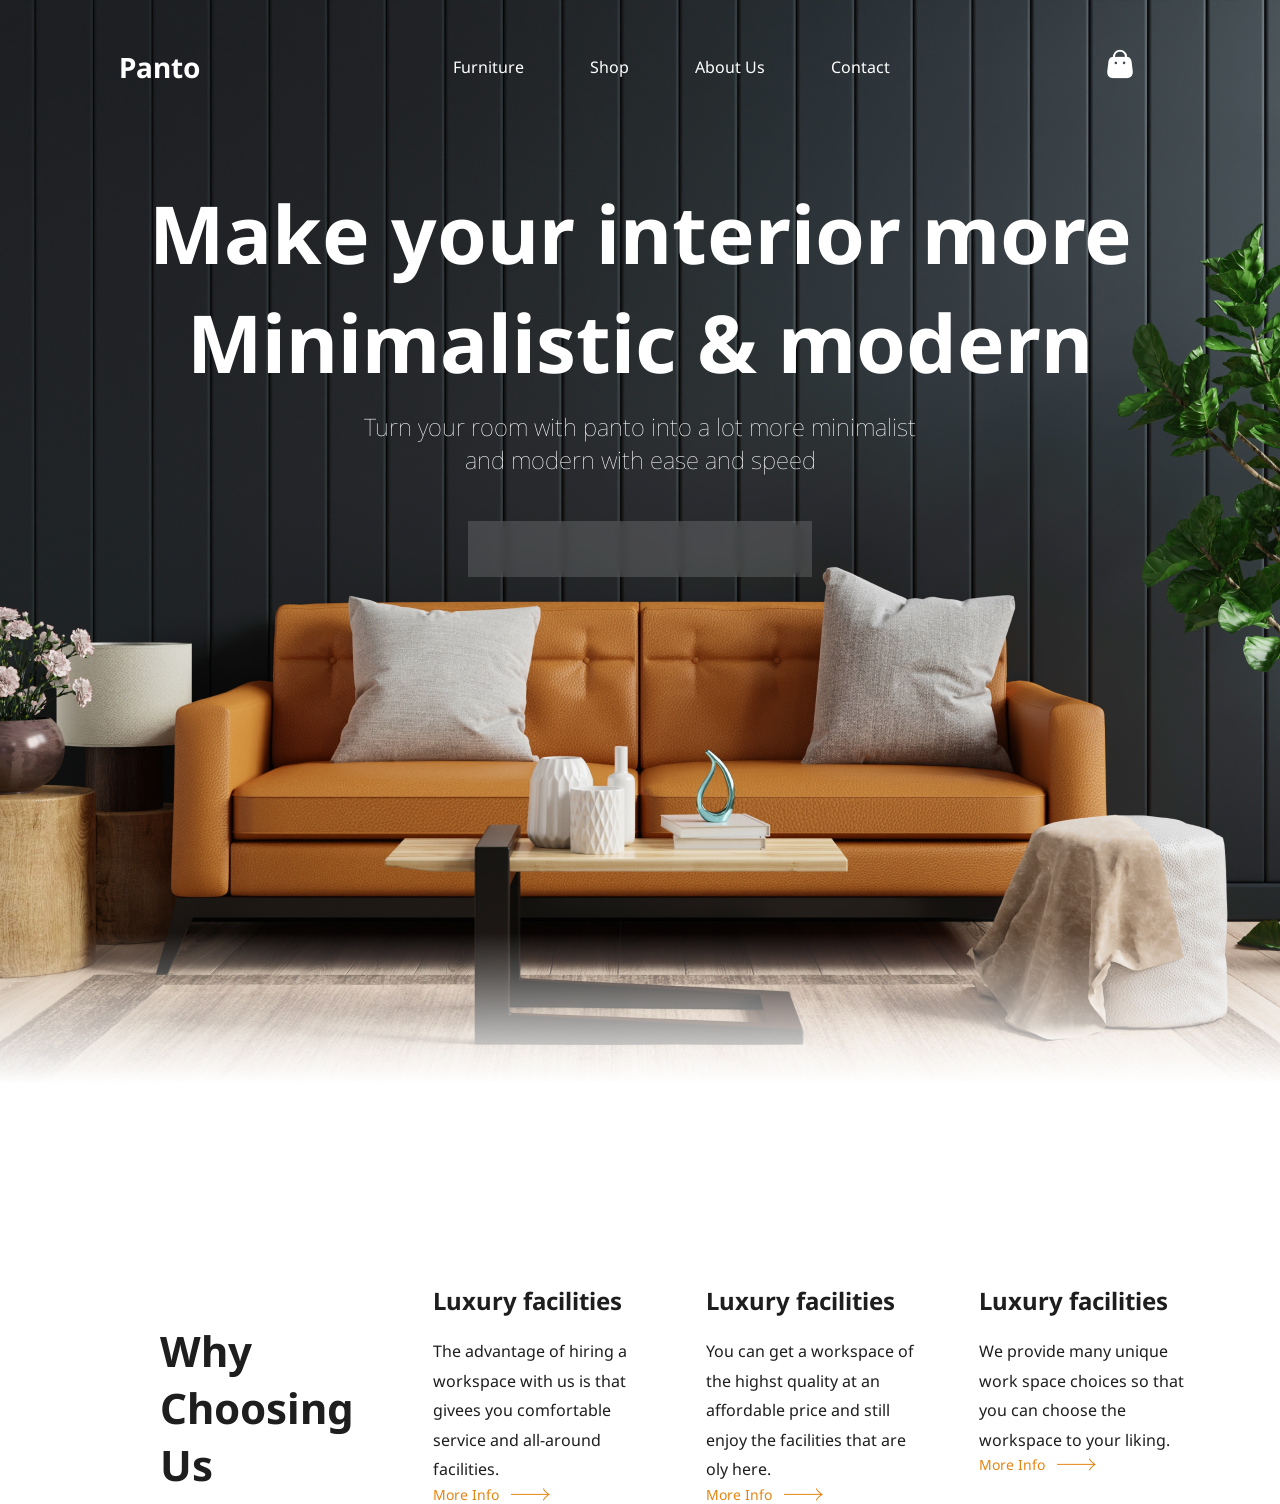
==== index.html @ f1ecfa85 "Добавил главную страницу (Егор)" ====
<!doctype html>
<html lang="ru">
  <head>
    <meta charset="utf-8">
    <meta name="viewport" content="width=device-width, initial-scale=1">
    <title>Демо Bootstrap</title>
    <link href="https://cdn.jsdelivr.net/npm/bootstrap@5.3.0/dist/css/bootstrap.min.css" rel="stylesheet" integrity="sha384-9ndCyUaIbzAi2FUVXJi0CjmCapSmO7SnpJef0486qhLnuZ2cdeRhO02iuK6FUUVM" crossorigin="anonymous">
    <link rel="stylesheet" href="css/style.css">
    <link rel="preconnect" href="https://fonts.googleapis.com">
    <link rel="preconnect" href="https://fonts.gstatic.com" crossorigin>
    <link href="https://fonts.googleapis.com/css2?family=Noto+Sans:ital,wght@0,100..900;1,100..900&display=swap" rel="stylesheet">
    <link rel="stylesheet" href="https://maxcdn.bootstrapcdn.com/font-awesome/4.5.0/css/font-awesome.min.css">

  </head>
  <body>
    <script src="https://cdn.jsdelivr.net/npm/bootstrap@5.3.0/dist/js/bootstrap.bundle.min.js" integrity="sha384-geWF76RCwLtnZ8qwWowPQNguL3RmwHVBC9FhGdlKrxdiJJigb/j/68SIy3Te4Bkz" crossorigin="anonymous"></script>
    <div class="header">
      <div class="container-fluid text-center">
        <div class="row align-items-center">
          <div class="col">
            <a href="" class="navbar-brand">Panto</a>
          </div>
          <div class="col-6 links">
            <a class="navbar-link">Furniture</a>
            <a class="navbar-link">Shop</a>
            <a class="navbar-link">About Us</a>
            <a class="navbar-link">Contact</a>
          </div>
          <div class="col"><a href="#" class="navbar-cart"><img src="img/Bag.png" alt="CART"></a></div>
        </div>
      </div>
      <div class="slogan">
        <h1 class="slogan-main">Make your interior more<br>
          Minimalistic & modern</h1>
        <p class="slogan-desc">Turn your room with panto into a lot more minimalist<br> and modern with ease and speed</p>
      </div>
      <div class="search">
        <form action="" class="search-furniture">
          <input type="search" value="" placeholder="Search furniture" class="search-input">
          <button type="submit" value="" src="img/search_icon.png" class="search-submit"></button>
        </form>
      </div>
    </div>
    <div class="container-fluid choosing-us">
      <div class="row">
        <div class="col choosing-us__header">
          Why<br>Choosing Us
        </div>
        <div class="col choosing-us__card">
          <h3 class="card-header">Luxury facilities</h3>
          <p class="card-content">The advantage of hiring a workspace with us is that givees you comfortable service and all-around facilities.</p>
          <a href="#" class="card-more_info">
            More Info
          </a>
        </div>
        <div class="col choosing-us__card">
          <h3 class="card-header">Luxury facilities</h3>
          <p class="card-content">You can get a workspace of the highst quality at an affordable price and still enjoy the facilities that are oly here.</p>
          <a href="#" class="card-more_info">
            More Info
          </a>
        </div>
        <div class="col choosing-us__card">
          <h3 class="card-header">Luxury facilities</h3>
          <p class="card-content">We provide many unique work space choices so that you can choose the workspace to your liking.</p>
          <a href="#" class="card-more_info">
            More Info
          </a>
        </div>
      </div>
    </div>
  </body>
</html>
---- css/style.css ----
html, body, div, span, applet, object, iframe, h1, h2, h3, h4, h5, h6, p, blockquote, pre, a, abbr, acronym, address, big, cite, code, del, dfn, em, img, ins, kbd, q, s, samp, small, strike, strong, sub, sup, tt, var, b, u, i, center, dl, dt, dd, ol, ul, li, fieldset, form, label, legend, table, caption, tbody, tfoot, thead, tr, th, td, article, aside, canvas, details, embed, figure, figcaption, footer, header, hgroup, menu, nav, output, ruby, section, summary, time, mark, audio, video {
    margin: 0;
    padding: 0;
    border: 0;
    font-size: 100%;
    font: inherit;
    vertical-align: baseline;
    outline: none;
  }
  html { height: 101%; font-family: "Noto Sans", sans-serif; } /* always display scrollbars */
  
  article, aside, details, figcaption, figure, footer, header, hgroup, menu, nav, section { display: block; }
  ol, ul { list-style: none; }
  
  blockquote, q { quotes: none; }
  blockquote:before, blockquote:after, q:before, q:after { content: ''; content: none; }
  strong { font-weight: bold; } 
  
  input { outline: none; }
  
  table { border-collapse: collapse; border-spacing: 0; }
  img { border: 0; max-width: 100%; }
  
  a { text-decoration: none; }
  a:hover { text-decoration: underline; }


.container-fluid {
    padding: 0 auto;
}
.header {
    color: #fff;
    padding-top: 47px;
    height: 1084px;
    background-image: url(../img/bg-index.jpg);
    background-repeat: no-repeat;
    background-position: center center;
    background-attachment: local;
    -webkit-background-size: cover;
    -moz-background-size: cover;
    -o-background-size: cover;
    background-size: cover;
}
.navbar-brand {
    color: white;
    font-weight: 700;
    font-size: 28px;
    font-style: normal;
}

.navbar-link {
    color: white;
    margin-left: 62px;
}

.slogan {
    text-align: center;
    margin-top: 92px;
}

.slogan-main {
    font-size: 80px;
    font-weight: 700;
}

.slogan-desc {
    margin-top: 14px;
    font-size: 24px;
    font-weight: 100;
}

.search {
    width: 344px;
    border: 0.86px solid rgba(255, 255, 255, 0.6);
    height: 56px;
    margin: auto;
    margin-top: 45px;
    border-radius: 40px;
    background: rgba(255, 255, 255, 0.15);
    backdrop-filter: blur(4px); 
   }

input[type="search"] {
    border: none;
    outline: none;
    position: relative;
    background: none;
    -webkit-appearance: none;
    width: 276px;
    height: 55px;
    vertical-align: middle;
    margin-left: 20px;
   }
   
input[type="search"]::placeholder {
    color: #fff;
}

.search-submit {
    width: 40px;
    height: 40px;
    border-radius: 40px;
    background: rgba(229, 132, 17, 1);
    border: none;
    margin-top: 7px;
    position: absolute;
   }

.search-submit::before {
    content: "\f002";
    font-family: FontAwesome;
    font-size: 18px;
    color: #fff;
}

.choosing-us {
    padding: 80px;
    color:rgba(30, 30, 30, 1);
    height: 420px;
}

.choosing-us__header {
    margin-top: 158px;
    margin-left: 80px;
    font-size: 42px;
    font-weight: 700;
}

.choosing-us__card {
    margin-top: 120px;
    margin-left: 28px;
    height: 180px;
    width: 100%;
    display: flex;
    justify-content: left;
    flex-wrap: wrap;

}

.card-header {
    font-size: 24px;
    font-weight: 700;
    margin-bottom: 20px;
}
.card-content {
    font-size: 16px;
    line-height: 29.6px;
    display: flex;
    flex-direction: column;
    flex-grow: -1;
    align-items: flex-start;
}

.card-more_info {
    margin-top: auto;
    color: rgba(229, 132, 17, 1);
    font-size: 14px;
    display: inline-block;
    padding-right: 55px;
    background: url(../img/arrow.png) no-repeat 95% center;
    transition: ease 0.2s;
}

.card-more_info:hover {
    background: url(../img/arrow.png) no-repeat right center;
}
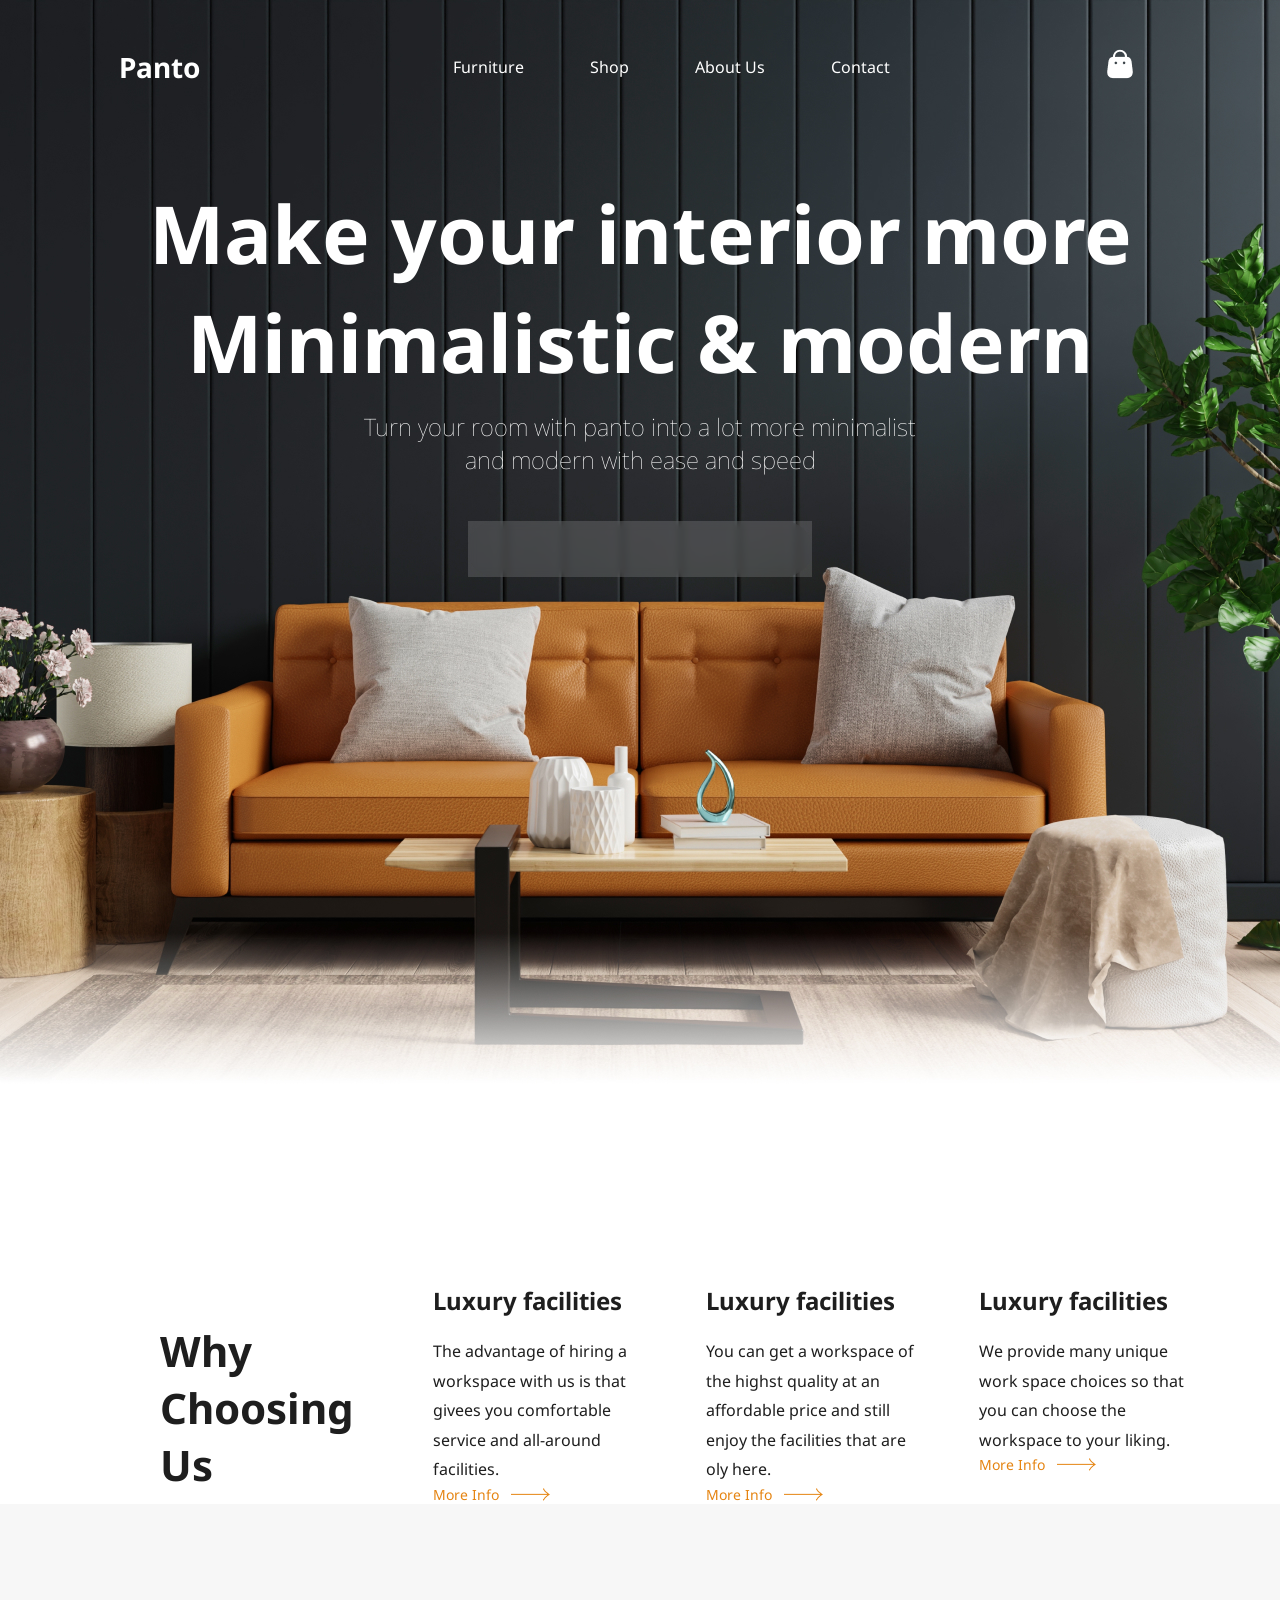
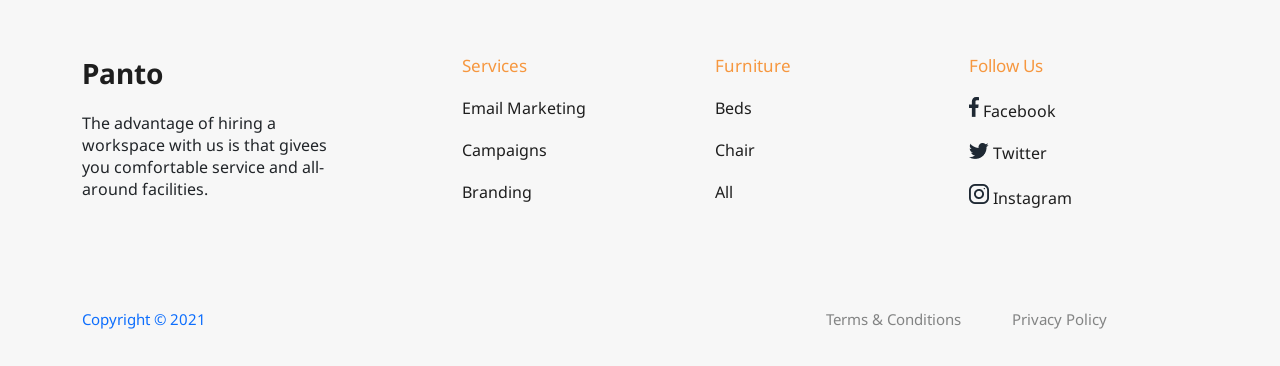
==== commit b4ce097f: "Добавил футер (Антон)" ====
--- a/index.html
+++ b/index.html
@@ -69,5 +69,57 @@
         </div>
       </div>
     </div>
+
+    <footer>
+      <section class="footer">
+          <div class="container">
+            <div class="row ">
+              <div class ="col-4 footer__brand-info">
+                <h3 class="brand-info-header">Panto</h3>
+                <p class="brand-info-content">The advantage of hiring a workspace with us is that givees you comfortable service and all-around facilities.</p>
+              </div>
+              
+              <div class="col">
+                <h3 class="footer__card-header">Services</h3>
+                <ul class="footer__list">
+                  <li><a class="footer__link" href="#">Email Marketing</a> </li>
+                  <li><a class="footer__link" href="#">Campaigns</a> </li>
+                  <li><a class="footer__link" href="#">Branding</a> </li>
+                </ul>
+              </div>
+
+              <div class="col">
+                <h3 class="footer__card-header">Furniture</h3>
+                <ul class="footer__list">
+                  <li><a class="footer__link" href="#">Beds</a> </li>
+                  <li><a class="footer__link" href="#">Chair</a> </li>
+                  <li><a class="footer__link" href="#">All</a> </li>
+                </ul>
+              </div>
+
+              <div class="col">
+                <h3 class="footer__card-header">Follow Us</h3>
+                <ul class="footer__list">
+                  <li><a class="footer__link" href="#" ><img src="img/facebook.png"> Facebook</a> </li>
+                  <li><a class="footer__link" href="#"><img src="img/twitter.png"> Twitter</a> </li>
+                  <li><a class="footer__link" href="#"><img src="img/instagram.png"> Instagram</a> </li>
+                </ul>
+              </div>
+            <div class="row documents">
+              <div class="col-8">
+                <a class="">Copyright © 2021</a> 
+              </div>
+              <div class="col">
+                <a>Terms & Conditions</a> 
+              </div>
+              <div class="col">
+                <a>Privacy Policy</a> 
+              </div>
+            </div>
+            </div>
+          </div>        
+      </section>
+  </footer>
+
   </body>
 </html>
--- a/css/style.css
+++ b/css/style.css
@@ -165,3 +165,51 @@
 .card-more_info:hover {
     background: url(../img/arrow.png) no-repeat right center;
 }
+
+.footer{
+    padding-top: 150px;
+    height: 462px;
+    background: #F7F7F7;
+}
+
+/* Footer */
+.footer__card-header
+{
+    color: #F6973F;
+    font-size: 17px;
+}
+
+.footer__brand-info
+{
+    padding-right: 100px;
+}
+.brand-info-header
+{
+    color: #1E1E1E;
+    font-size: 28px;
+    font-weight: 700;
+
+}
+.brand-info-content
+{
+    margin-top: 20px;
+}
+
+.footer__link{
+    margin-top: 50px;
+    color: #1E1E1E;
+}
+
+.footer li{
+    margin-top: 20px;
+}
+
+.documents{
+    margin-top: 100px;
+    font-size:  15px;;
+    color: #838484;
+
+}
+
+
+/* Footer */
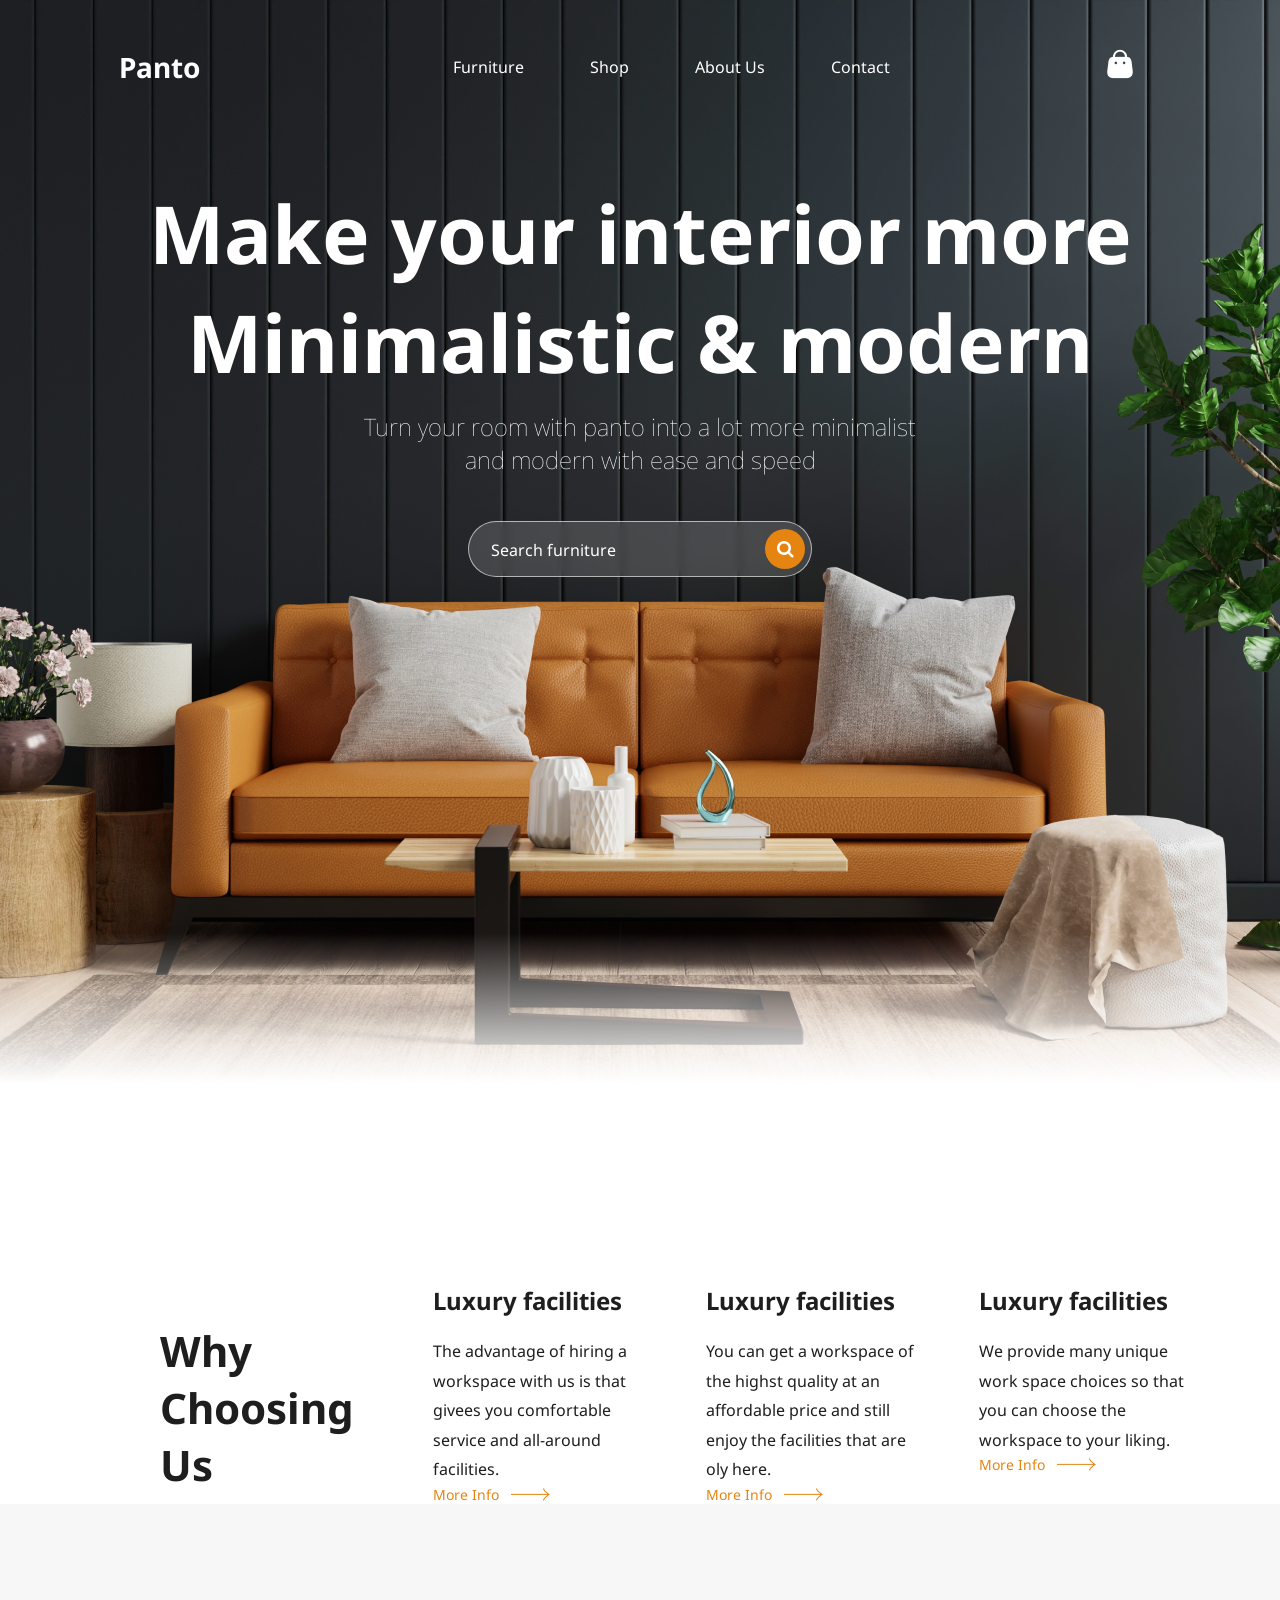
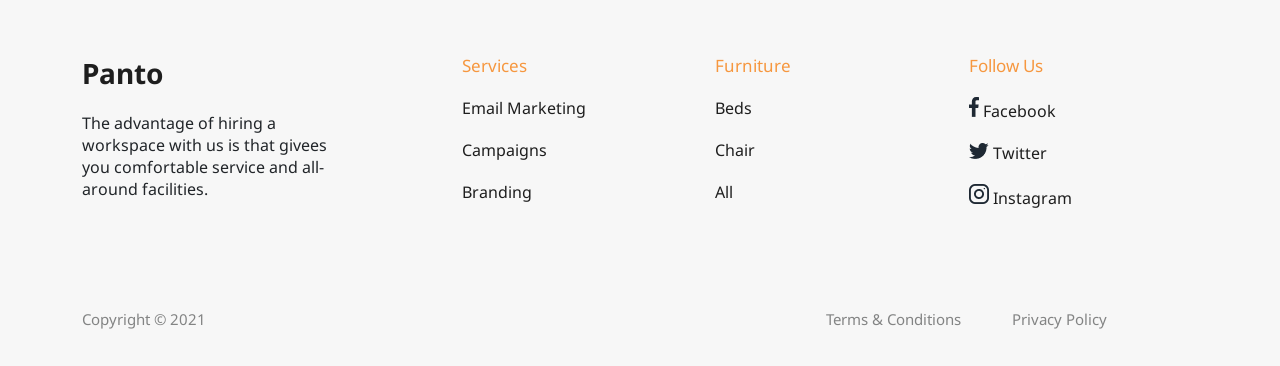
==== commit c0f5454e: "Добавил страницы с отзывами и товарами (Антон) +Исправил стили в футоре" ====
--- a/index.html
+++ b/index.html
@@ -107,7 +107,7 @@
               </div>
             <div class="row documents">
               <div class="col-8">
-                <a class="">Copyright © 2021</a> 
+                <a>Copyright © 2021</a> 
               </div>
               <div class="col">
                 <a>Terms & Conditions</a> 
--- a/css/style.css
+++ b/css/style.css
@@ -166,13 +166,14 @@
     background: url(../img/arrow.png) no-repeat right center;
 }
 
+/* Footer */
+
 .footer{
     padding-top: 150px;
     height: 462px;
     background: #F7F7F7;
 }
 
-/* Footer */
 .footer__card-header
 {
     color: #F6973F;
@@ -208,8 +209,219 @@
     margin-top: 100px;
     font-size:  15px;;
     color: #838484;
-
-}
-
-
-/* Footer */+}
+
+
+/* Footer */
+
+/* Shop Page */
+
+.grey-box{
+    background: #F7F7F7;
+    padding-top: 47px;
+}
+
+.product-menu{
+    padding: 8px;
+    width: 344px;
+    height: 56px;
+    margin: auto;
+    margin-top: 45px;
+    border-radius: 40px;
+    background: #EEEEEE;
+}
+
+.category-btn-active{
+    background-color:#fff;
+    color: #1E1E1E;
+    border-radius: 40px;
+    border: none;
+    height: 40px;
+    width: 70px;
+    font-size: 18px;
+}
+
+.category-btn{
+    color: #1E1E1E;
+    border-radius: 40px;
+    border: none;
+    height: 40px;
+    width: 70px;
+    font-size: 18px;
+}
+
+.page-header1{
+    font-size: 42px;
+    font-weight: 700;
+}
+
+.product-card{
+    background: #FAFAFA;
+    margin-top: 100px;
+    height: 400px;
+    width: 268px;
+    border-radius: 20px;
+    position: relative;
+}
+
+.product-pic-bg{
+    height: 240px;
+}
+
+.product-pic{
+    left: 25px;
+    top: -40px;
+    position: absolute;
+}
+
+.product-info{
+    background: #FFFFFF;
+    padding: 20px;
+    border-bottom-left-radius: 20px;
+    border-bottom-right-radius: 20px;
+}
+
+.product-details{
+    margin-top: 20px;
+}
+
+.product-price{
+    text-align: center;
+    font-size: 22px;
+    font-weight: 600;
+}
+
+.product-details p{
+    color: #8D8D8D;
+    font-size: 16px;
+}
+
+.product-details h4{
+    color: #0D1B39;
+    font-weight: 600;
+    font-size: 22px;
+}
+.product-rate{
+    color: #F6B76F;
+
+}
+
+.product-bottom{
+    margin-top: 20px;
+}
+
+.view-all{
+    margin-top: 100px;
+    color: #E58411;
+    font-size: 18px;
+    display: inline-block;
+    padding-right: 55px;
+    background: url(../img/arrow.png) no-repeat 95% center;
+    transition: ease 0.2s;
+}
+
+
+.right-btn {
+    width: 50px;
+    height: 50px;
+    padding-top: 5px;
+    border-radius: 40px;
+    background: #FFFFFF;
+    border: none;
+    position: absolute;
+    top: 40%;
+    right: -25px;
+    box-shadow: 0 0 5px #cecece;
+
+
+}
+
+.left-btn {
+    width: 50px;
+    height: 50px;
+    padding-top: 5px;
+    border-radius: 40px;
+    background: #FFFFFF;
+    border: none;
+    position: absolute;
+    top: 40%;
+    left: -25px;
+    box-shadow: 0 0 5px #cecece;
+}
+
+
+
+/* Shop Page */
+
+
+/* Review Page */
+
+.review-page{
+    margin-bottom: 100px;
+}
+
+.review-page__header h5{
+    color: #E58411;
+    margin-top: 40px;
+}
+
+.review-card{
+    width: 370px;
+    height: 477px;
+    padding: 20px;
+    position: relative;
+}
+.reviews{
+    margin-top: 80px;
+}
+.review-content{
+    background-color: #FFFFFF;
+    align-items: end;
+    width: 334px;
+    height: 206px;
+    padding-left: 40px;
+    padding-right: 40px;
+    padding-top: 30px;
+    border-radius: 20px;
+    position: relative;
+    
+} 
+
+.circle{
+    position: absolute;
+    width: 66px;
+    height: 66px;
+    background-color: #FFFFFF;
+    border-radius: 100%;
+    top: -33px;
+    left: 134px;
+    padding-top: 3px;
+}
+
+.review-content h4{
+    color: #1E1E1E;
+    font-size: 18px;
+    font-weight: 700;
+}
+
+.review-content h5{
+    color: #686868;
+    font-size: 12px;
+}
+
+.review-content p{
+    color: #686868;
+    font-size: 14px;
+    margin-top: 20px;
+    margin-bottom: 10px;
+}
+
+.review-text{
+    height: 60px;
+    margin-bottom: 10px;
+
+
+}
+
+
+/* Review Page */
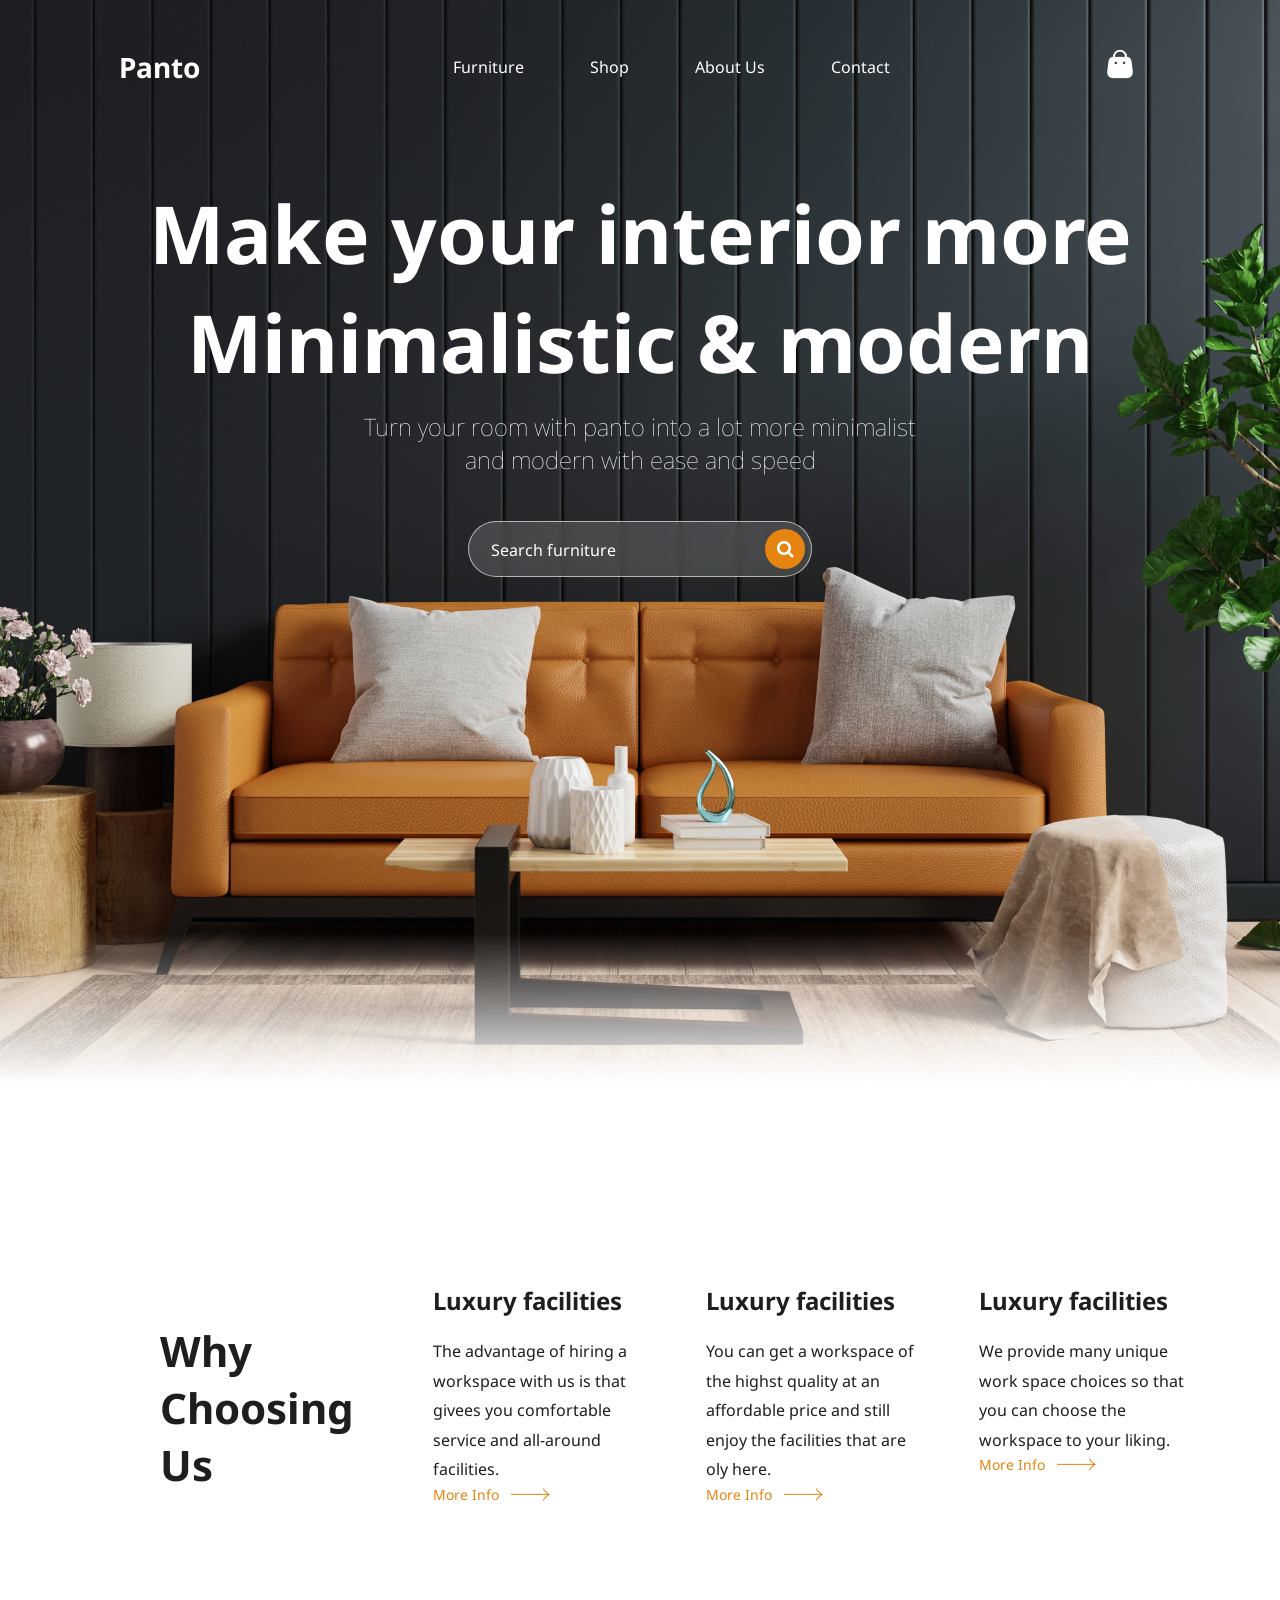
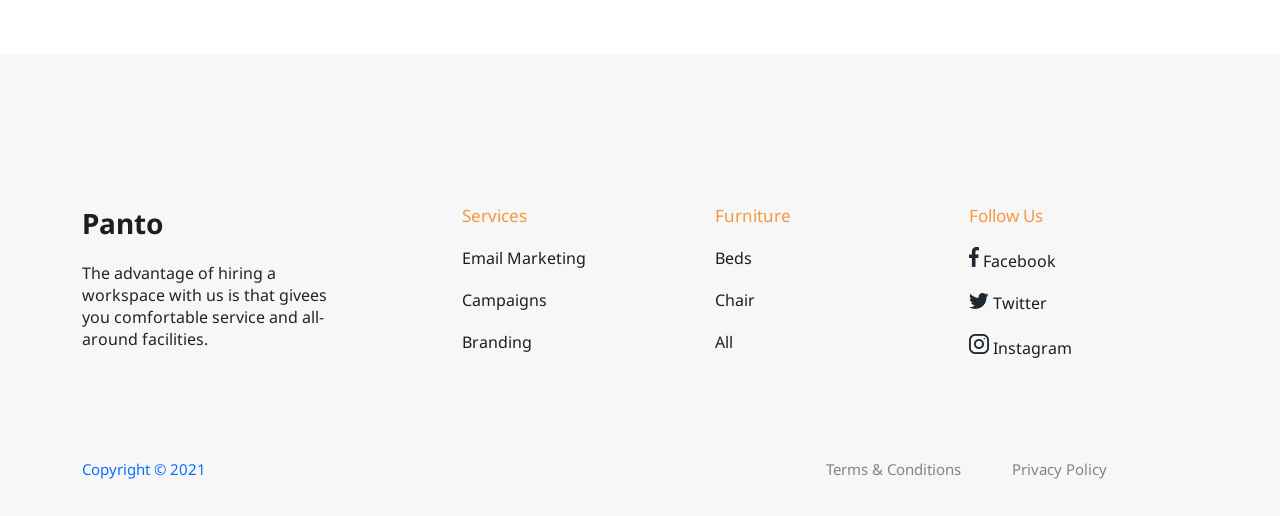
==== commit 6747a932: "Добавил страницу о магазине, общее навиг меню (Егор)" ====
--- a/index.html
+++ b/index.html
@@ -69,7 +69,6 @@
         </div>
       </div>
     </div>
-
     <footer>
       <section class="footer">
           <div class="container">
@@ -107,7 +106,7 @@
               </div>
             <div class="row documents">
               <div class="col-8">
-                <a>Copyright © 2021</a> 
+                <a class="">Copyright © 2021</a> 
               </div>
               <div class="col">
                 <a>Terms & Conditions</a> 
@@ -120,6 +119,5 @@
           </div>        
       </section>
   </footer>
-
   </body>
 </html>
--- a/css/style.css
+++ b/css/style.css
@@ -33,7 +33,7 @@
     color: #fff;
     padding-top: 47px;
     height: 1084px;
-    background-image: url(../img/bg-index.jpg);
+    background: url(../img/bg-index.jpg);
     background-repeat: no-repeat;
     background-position: center center;
     background-attachment: local;
@@ -42,7 +42,14 @@
     -o-background-size: cover;
     background-size: cover;
 }
+
+.navigation {
+    padding: 35px;
+    background: rgba(30, 30, 30, 1);
+    ;
+}
 .navbar-brand {
+    padding: auto auto;
     color: white;
     font-weight: 700;
     font-size: 28px;
@@ -166,14 +173,26 @@
     background: url(../img/arrow.png) no-repeat right center;
 }
 
-/* Footer */
+.expiriences {
+    margin-top: 306px;
+    height: 511px;
+    font-weight: 600;
+}
+
+.materials {
+    height: 614.42px;
+    margin-top: 220px;
+    font-weight: 600;
+}
 
 .footer{
+    margin-top: 150px;
     padding-top: 150px;
     height: 462px;
     background: #F7F7F7;
 }
 
+/* Footer */
 .footer__card-header
 {
     color: #F6973F;
@@ -209,11 +228,8 @@
     margin-top: 100px;
     font-size:  15px;;
     color: #838484;
-}
-
-
-/* Footer */
-
+
+}
 /* Shop Page */
 
 .grey-box{
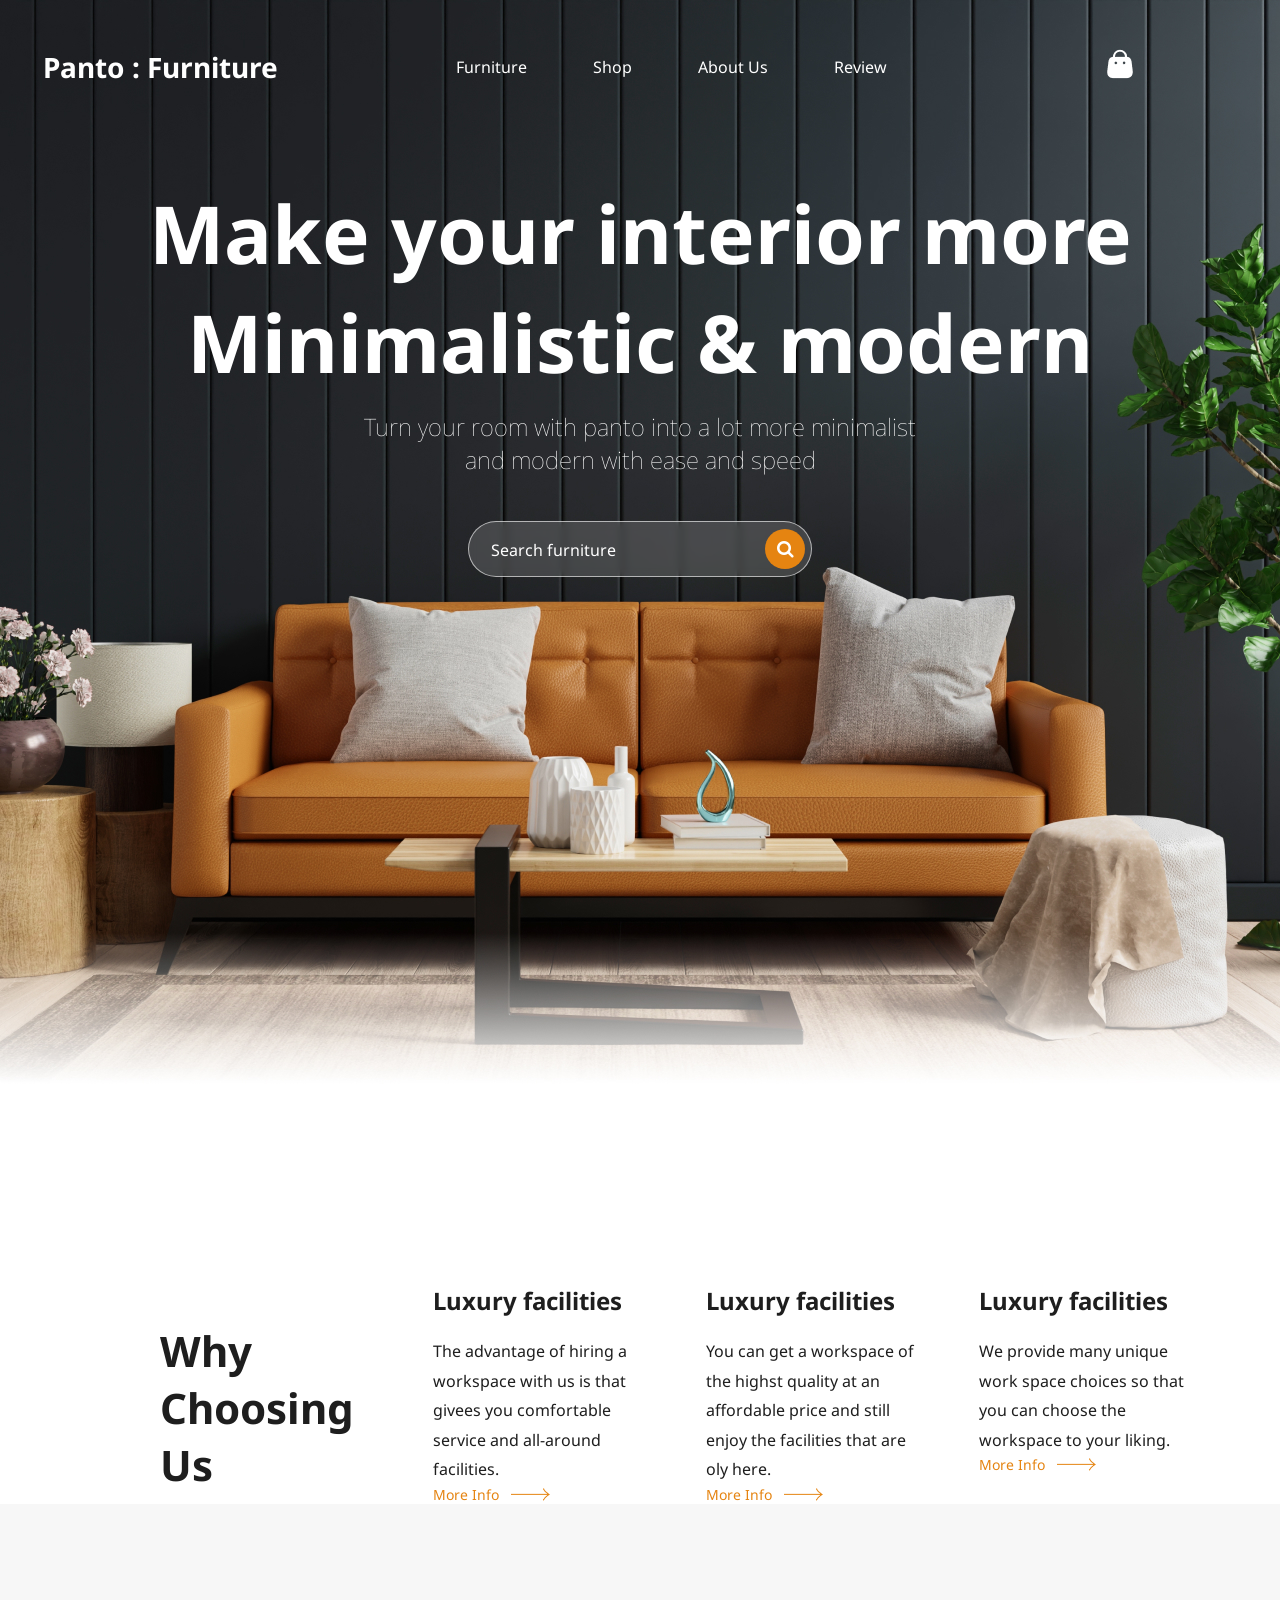
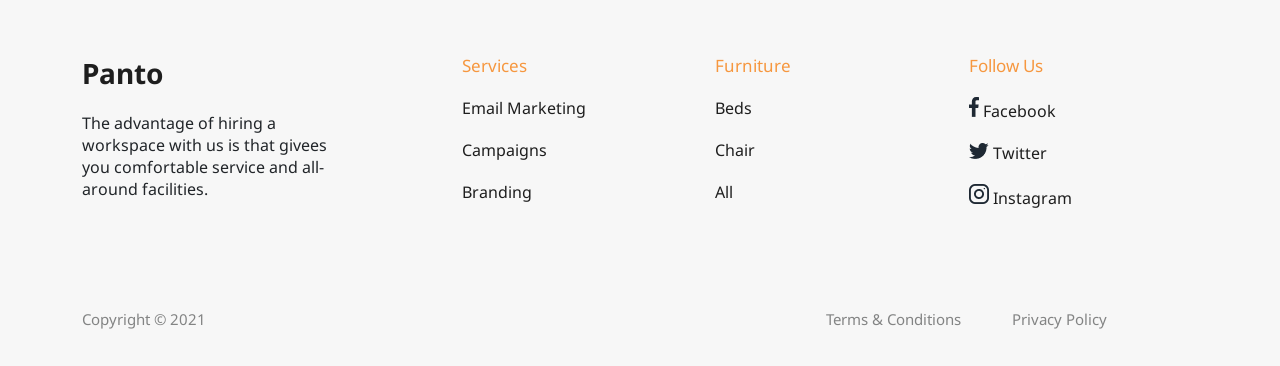
==== commit 0755dca7: "Добавил анимации и форму (Антон)" ====
--- a/index.html
+++ b/index.html
@@ -11,6 +11,7 @@
     <link href="https://fonts.googleapis.com/css2?family=Noto+Sans:ital,wght@0,100..900;1,100..900&display=swap" rel="stylesheet">
     <link rel="stylesheet" href="https://maxcdn.bootstrapcdn.com/font-awesome/4.5.0/css/font-awesome.min.css">
 
+    <script type="text/javascript" src="jquery-3.6.0.min.js"></script>
   </head>
   <body>
     <script src="https://cdn.jsdelivr.net/npm/bootstrap@5.3.0/dist/js/bootstrap.bundle.min.js" integrity="sha384-geWF76RCwLtnZ8qwWowPQNguL3RmwHVBC9FhGdlKrxdiJJigb/j/68SIy3Te4Bkz" crossorigin="anonymous"></script>
@@ -18,13 +19,13 @@
       <div class="container-fluid text-center">
         <div class="row align-items-center">
           <div class="col">
-            <a href="" class="navbar-brand">Panto</a>
+            <p href="" class="navbar-brand">Panto : Furniture</p>
           </div>
           <div class="col-6 links">
-            <a class="navbar-link">Furniture</a>
-            <a class="navbar-link">Shop</a>
-            <a class="navbar-link">About Us</a>
-            <a class="navbar-link">Contact</a>
+            <a class="navbar-link" href="index.html">Furniture</a>
+            <a class="navbar-link" href="shop.html">Shop</a>
+            <a class="navbar-link" href="about_us.html">About Us</a>
+            <a class="navbar-link" href="review.html">Review</a>
           </div>
           <div class="col"><a href="#" class="navbar-cart"><img src="img/Bag.png" alt="CART"></a></div>
         </div>
@@ -106,7 +107,7 @@
               </div>
             <div class="row documents">
               <div class="col-8">
-                <a class="">Copyright © 2021</a> 
+                <a>Copyright © 2021</a> 
               </div>
               <div class="col">
                 <a>Terms & Conditions</a> 
@@ -119,5 +120,7 @@
           </div>        
       </section>
   </footer>
+
+  <script src="js\main.js"></script>
   </body>
 </html>
--- a/css/style.css
+++ b/css/style.css
@@ -45,7 +45,7 @@
 
 .navigation {
     padding: 35px;
-    background: rgba(30, 30, 30, 1);
+    background: #1e1e1e;
     ;
 }
 .navbar-brand {
@@ -57,7 +57,7 @@
 }
 
 .navbar-link {
-    color: white;
+    color: #ffffff;
     margin-left: 62px;
 }
 
@@ -174,7 +174,7 @@
 }
 
 .expiriences {
-    margin-top: 306px;
+    margin-top: 150px;
     height: 511px;
     font-weight: 600;
 }
@@ -185,14 +185,14 @@
     font-weight: 600;
 }
 
+/* Footer */
+
 .footer{
-    margin-top: 150px;
     padding-top: 150px;
     height: 462px;
     background: #F7F7F7;
 }
 
-/* Footer */
 .footer__card-header
 {
     color: #F6973F;
@@ -247,7 +247,8 @@
     background: #EEEEEE;
 }
 
-.category-btn-active{
+.category-btn.selected,
+.category-btn.active{
     background-color:#fff;
     color: #1E1E1E;
     border-radius: 40px;
@@ -267,6 +268,13 @@
 }
 
 .page-header1{
+    font-size: 42px;
+    font-weight: 700;
+}
+
+.page-header1 span{
+    padding: 0px 10px 0px 10px;
+
     font-size: 42px;
     font-weight: 700;
 }
@@ -275,7 +283,7 @@
     background: #FAFAFA;
     margin-top: 100px;
     height: 400px;
-    width: 268px;
+    width: 300px;
     border-radius: 20px;
     position: relative;
 }
@@ -285,7 +293,7 @@
 }
 
 .product-pic{
-    left: 25px;
+    left: 40px;
     top: -40px;
     position: absolute;
 }
@@ -440,4 +448,105 @@
 }
 
 
-/* Review Page */+.review-form{
+    max-width: 550px;
+    margin: 0px auto;
+    color: #1E1E1E;
+    padding: 30px 0;;
+}
+
+.form__body{
+
+}
+
+.form__title{
+    font-size:  40px;
+    font-weight: 700;
+    margin: 0px 0px 30px 0px;
+}
+
+.form__item{
+    margin: 0px 0px 20px 0px;
+}
+
+.form__label{
+    font-size: 18ps;
+    display: block;
+    margin: 0px 0px 10px 0px;
+}
+
+.form__input{
+    height:  50ps;
+    padding: 0px 20px;
+    border-radius: 10px;
+    width: 100%;
+    font-size: 18px;
+}
+
+textarea.form__input{
+    min-height: 120px;
+    resize: vertical;
+    padding: 20px;
+    border-width: 2px;
+    border-radius: 10px;
+}
+
+.form__button{
+    width: 100px;
+    height: 30px;
+    border-radius: 10px;
+}
+
+/* Review Page */
+
+.shop-table {
+    margin-left: auto;
+    margin-right: auto;
+    margin-top: 100px;
+}
+
+thead {
+    font-weight: 700;
+}
+.shop-table th {
+    padding: 35px;
+    border-bottom: 1px solid #000;
+    background-color: #e6e2e2;
+}
+
+.shop-table__img {
+    width: 50%;
+}
+
+.shop-table__name-item {
+    width: 30%;
+}
+
+.shop-table td {
+    vertical-align: middle;
+    border-bottom: 1px solid #000;
+    padding-top: 15px;
+}
+
+.shop-table tr:nth-child(odd) {
+    background: white;
+  }
+.shop-table tr:nth-child(even) {
+    background: #E8E6D1;
+  }
+
+.shop-table__cart-btn {
+    border: none;
+    border-radius: 5px;
+    background-color: #E58411;
+    color: #fff;
+    transition: 0.3s ease;
+    cursor: pointer;
+}
+
+.shop-table__cart-btn:hover {
+    border: none;
+    border-radius: 5px;
+    background-color: #f58905;
+    transform: scale(1.2);
+}
